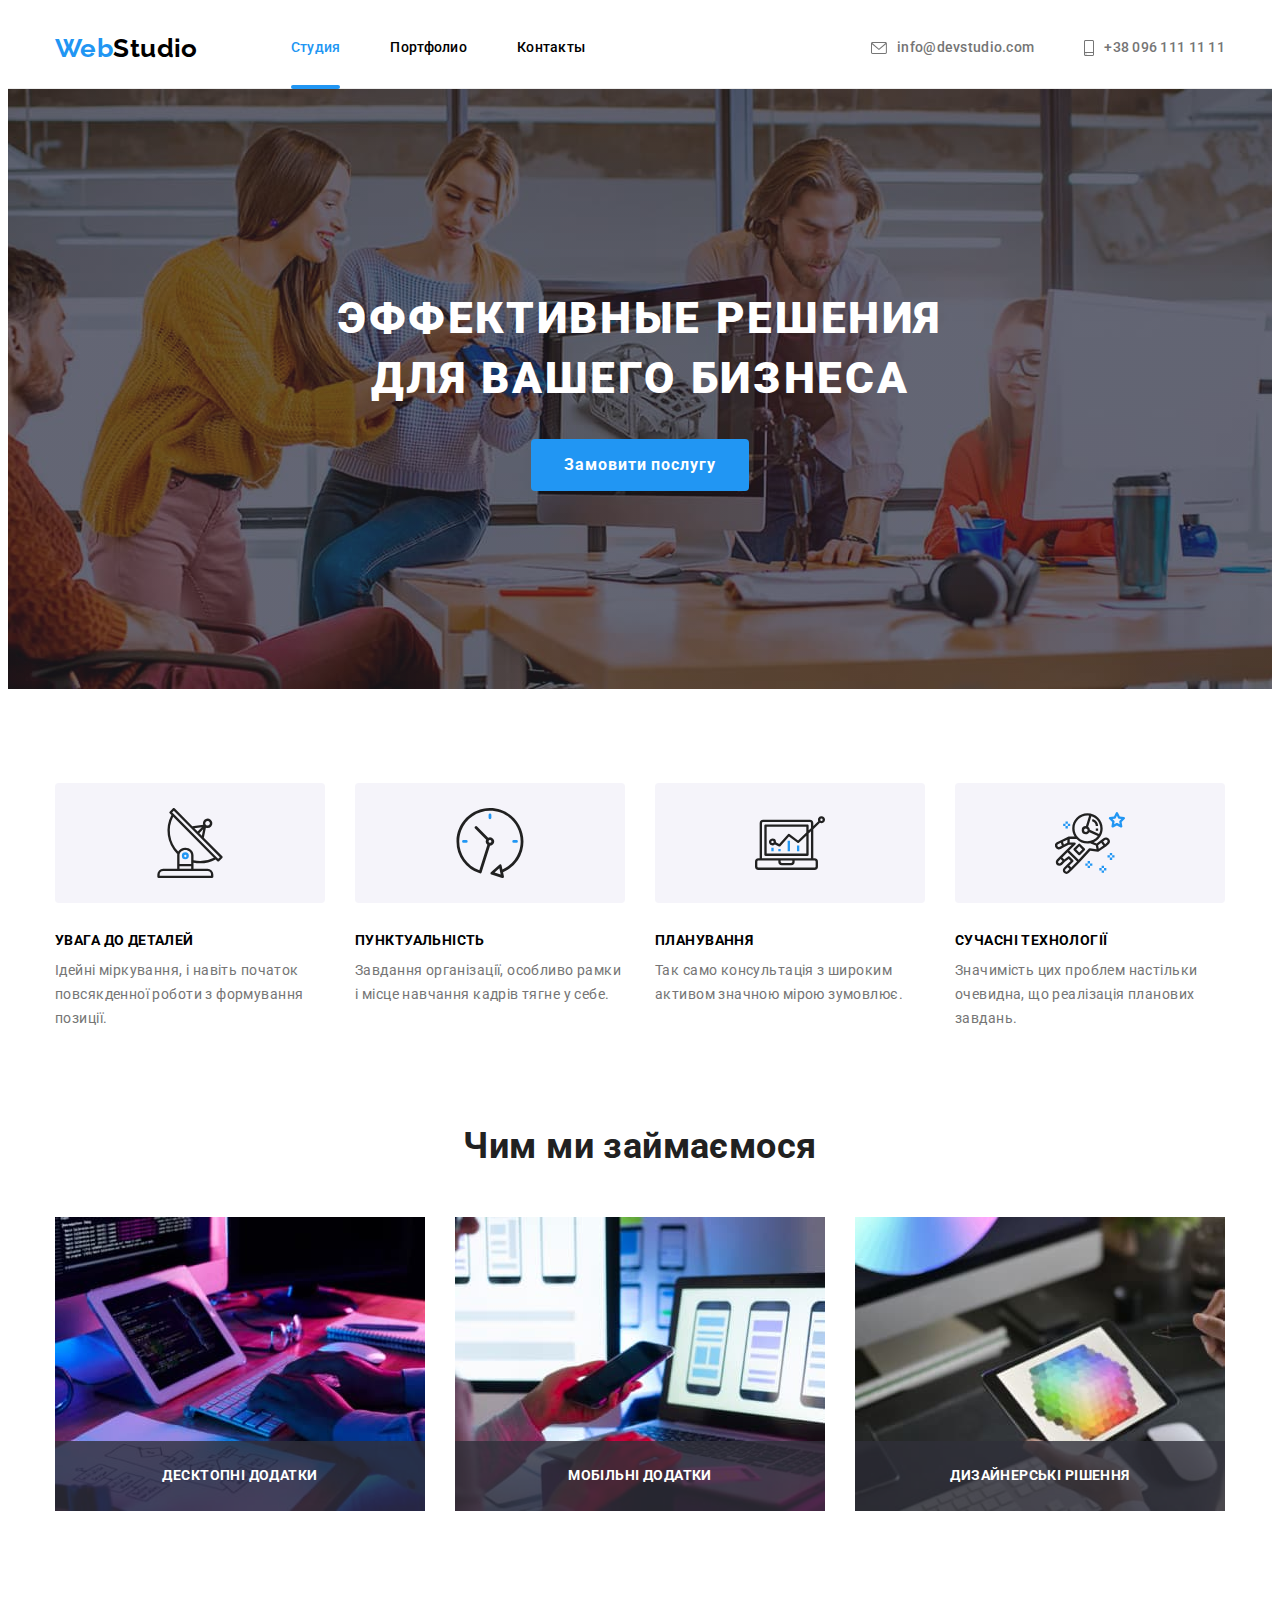
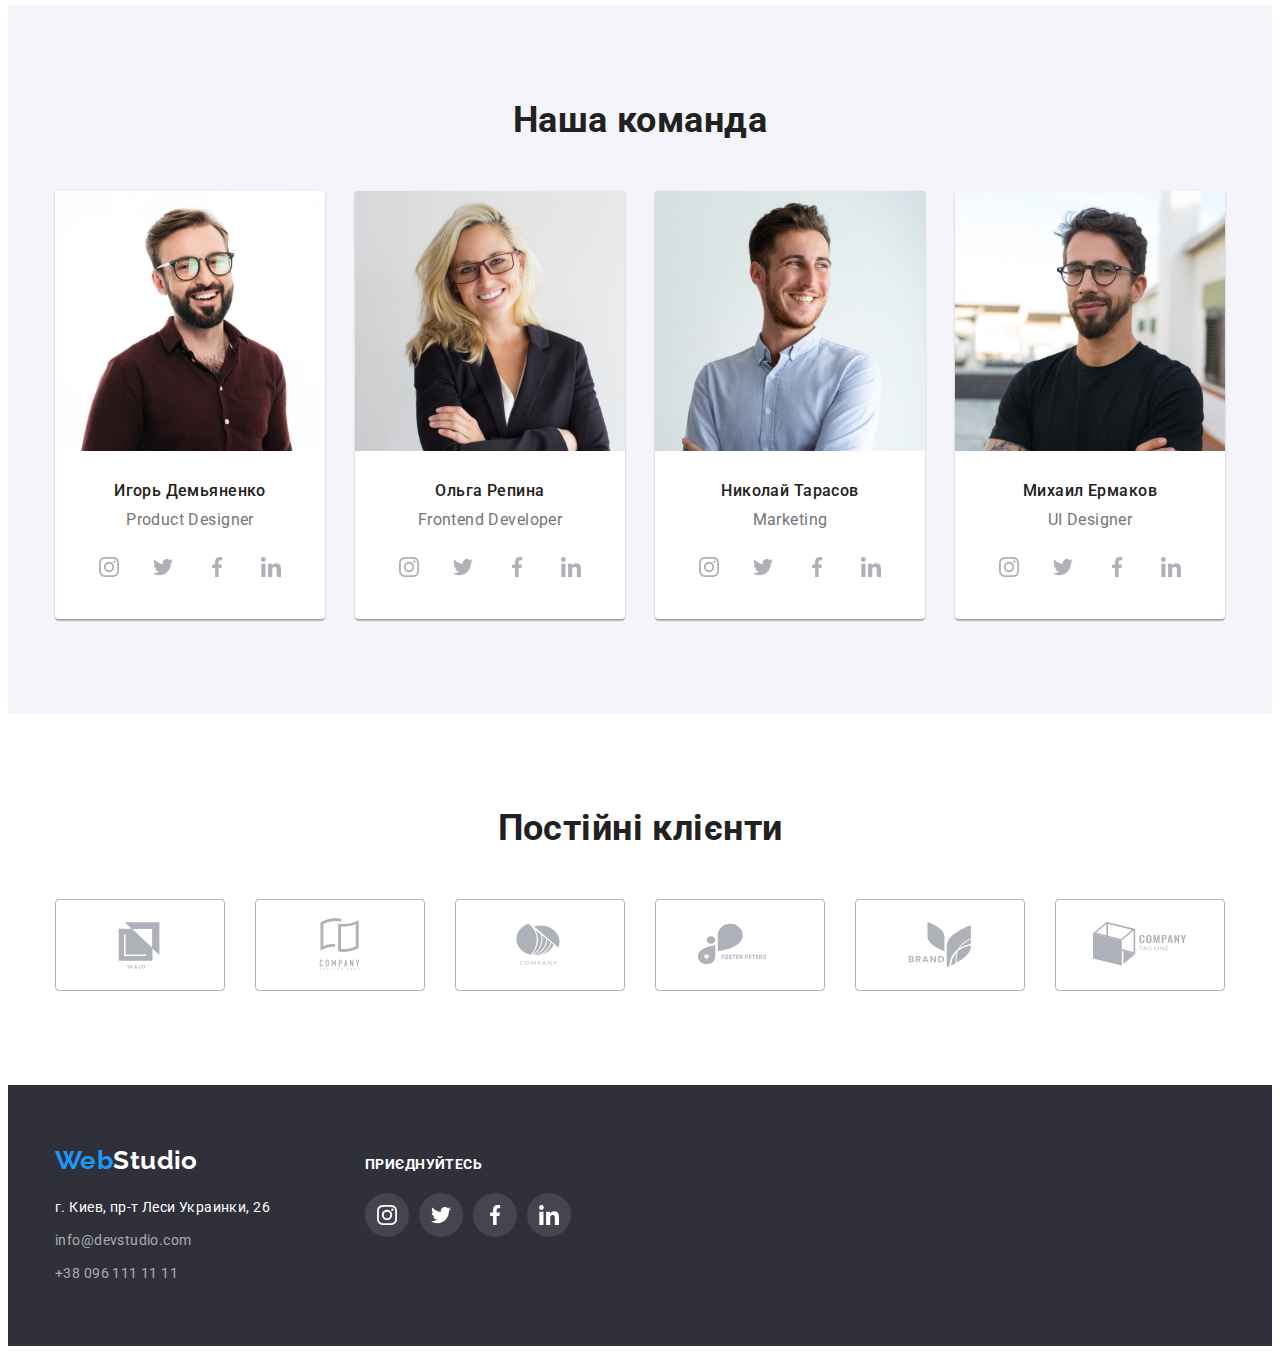
==== index.html @ da602535 "adds hw-5" ====
<!DOCTYPE html>
<html lang="ru">
	<head>
		<meta charset="UTF-8" />
		<meta http-equiv="X-UA-Compatible" content="IE=edge" />
		<meta name="viewport" content="width=device-width, initial-scale=1.0" />

		<link rel="preconnect" href="https://fonts.googleapis.com" />
		<link rel="preconnect" href="https://fonts.gstatic.com" crossorigin />
		<link href="https://fonts.googleapis.com/css2?family=Raleway:wght@700&family=Roboto:wght@400;500;700;900&display=swap" rel="stylesheet" />

		<link
			rel="stylesheet"
			href="https://cdnjs.cloudflare.com/ajax/libs/modern-normalize/1.1.0/modern-normalize.min.css"
			integrity="sha512-wpPYUAdjBVSE4KJnH1VR1HeZfpl1ub8YT/NKx4PuQ5NmX2tKuGu6U/JRp5y+Y8XG2tV+wKQpNHVUX03MfMFn9Q=="
			crossorigin="anonymous"
			referrerpolicy="no-referrer"
		/>

		<link rel="stylesheet" href="./css/styles.css" />

		<title>WebStudio</title>
	</head>

	<body>
		<!--navigation-->
		<header class="line">
			<div class="container main-nav">
				<nav>
					<!-- prettier-ignore -->
					<a href="./index.html" class="main-logo link" rel="noopener noreferrer nofolow">
					<span class="logo">Web</span><span class="logo top">Studio</span>
				</a>

					<ul class="site-nav list">
						<li class="item">
							<a href="./index.html" class="transition current link" target="_self" rel="noopener noreferrer nofolow">Студия</a>
						</li>
						<li class="item">
							<a href="./portfolio.html" class="transition link" target="_self" rel="noopener noreferrer nofolow">Портфолио</a>
						</li>
						<li class="item">
							<a href="" class="transition link" target="_self" rel="noopener noreferrer nofolow">Контакты</a>
						</li>
					</ul>
				</nav>

				<ul class="contact-nav list">
					<li class="item">
						<a href="mailto:info@devstudio.com" class="transition color link">
							<svg class="logo-contact" width="16px" height="12px">
								<use href="./images/icons.svg#envelope"></use>
							</svg>
							info@devstudio.com
						</a>
					</li>
					<li class="item">
						<a href="tel:+380961111111" class="transition color link">
							<svg class="logo-contact" width="10px" height="16px">
								<use href="./images/icons.svg#smartphone"></use>
							</svg>
							+38 096 111 11 11
						</a>
					</li>
				</ul>
			</div>
		</header>

		<main>
			<!--hero-->
			<section class="hero-rect">
				<!-- prettier-ignore -->
				<h1 class="hero-title">
					Эффективные решения<br>для вашего бизнеса
				</h1>
				<button data-modal-open type="button" class="button hero-button">Замовити послугу</button>
			</section>

			<!--features-->
			<section class="section">
				<div class="container">
					<h2 class="hidden">Особливості</h2>
					<ul class="feature-container list">
						<li class="feature icon-antenna item">
							<h3 class="features-title">Увага до деталей</h3>
							<p class="features-text">Ідейні міркування, і навіть початок повсякденної роботи з формування позиції.</p>
						</li>
						<li class="feature icon-clock item">
							<h3 class="features-title">Пунктуальність</h3>
							<p class="features-text">Завдання організації, особливо рамки і місце навчання кадрів тягне у себе.</p>
						</li>
						<li class="feature icon-diagram item">
							<h3 class="features-title">Планування</h3>
							<p class="features-text">Так само консультація з широким активом значною мірою зумовлює.</p>
						</li>
						<li class="feature icon-astronaut item">
							<h3 class="features-title">Сучасні технології</h3>
							<p class="features-text">Значимість цих проблем настільки очевидна, що реалізація планових завдань.</p>
						</li>
					</ul>
				</div>
			</section>

			<!--what_are_we_doing-->
			<section class="section no-padding">
				<div class="container">
					<h2 class="section-title">Чим ми займаємося</h2>
					<ul class="we-doing-container list">
						<li class="item">
							<div class="img-thumb">
								<img src="./images/hands-on-keyboard.jpg" alt="написание программы" width="370" height="294" />
								<p class="item-descr">Десктопні додатки</p>
							</div>
						</li>
						<li class="item">
							<div class="img-thumb">
								<img src="./images/smartphones.jpg" alt="дизайн приложения" width="370" height="294" />
								<p class="item-descr">Мобільні додатки</p>
							</div>
						</li>
						<li class="item">
							<div class="img-thumb">
								<img src="./images/graphic-palette.jpg" alt="подбор цветовой гаммы" width="370" height="294" />
								<p class="item-descr">Дизайнерські рішення</p>
							</div>
						</li>
					</ul>
				</div>
			</section>

			<!--our_team-->
			<section class="section team-bg">
				<div class="container">
					<h2 class="section-title">Наша команда</h2>
					<div class="gallery-container">
						<ul class="team-set team-bg list">
							<li class="team-item">
								<div class="card-thumb">
									<img src="./images/img-1.jpg" alt="Игорь Демьяненко Product Designer" width="270" height="260" />
								</div>
								<div class="team-card-descr">
									<h3 class="card-title">Игорь Демьяненко</h3>
									<p class="card-descr">Product Designer</p>
									<ul class="team-social-link list">
										<li>
											<a class="round-link transition" href="https://www.instagram.com/">
												<svg class="logo-social transition" width="20" height="20">
													<use href="./images/icons.svg#instagram"></use>
												</svg>
											</a>
										</li>
										<li>
											<a class="round-link transition" href="https://twitter.com/">
												<svg class="logo-social transition" width="20" height="20">
													<use href="./images/icons.svg#twitter"></use>
												</svg>
											</a>
										</li>
										<li>
											<a class="round-link transition" href="https://www.facebook.com/">
												<svg class="logo-social transition" width="20" height="20">
													<use href="./images/icons.svg#facebook"></use>
												</svg>
											</a>
										</li>
										<li>
											<a class="round-link transition" href="https://www.linkedin.com/">
												<svg class="logo-social transition" width="20" height="20">
													<use href="./images/icons.svg#linkedin"></use>
												</svg>
											</a>
										</li>
									</ul>
								</div>
							</li>
							<li class="team-item">
								<div class="card-thumb">
									<img src="./images/img-2.jpg" alt="Ольга Репина Frontend Developer" width="270" height="260" />
								</div>
								<div class="team-card-descr">
									<h3 class="card-title">Ольга Репина</h3>
									<p class="card-descr">Frontend Developer</p>
									<ul class="team-social-link list">
										<li>
											<a class="round-link transition background-color" href="https://www.instagram.com/">
												<svg class="logo-social transition fill" width="20" height="20">
													<use href="./images/icons.svg#instagram"></use>
												</svg>
											</a>
										</li>
										<li>
											<a class="round-link transition background-color" href="https://twitter.com/">
												<svg class="logo-social transition fill" width="20" height="20">
													<use href="./images/icons.svg#twitter"></use>
												</svg>
											</a>
										</li>
										<li>
											<a class="round-link transition background-color" href="https://www.facebook.com/">
												<svg class="logo-social transition fill" width="20" height="20">
													<use href="./images/icons.svg#facebook"></use>
												</svg>
											</a>
										</li>
										<li>
											<a class="round-link transition background-color" href="https://www.linkedin.com/">
												<svg class="logo-social transition fill" width="20" height="20">
													<use href="./images/icons.svg#linkedin"></use>
												</svg>
											</a>
										</li>
									</ul>
								</div>
							</li>
							<li class="team-item">
								<div class="card-thumb">
									<img src="./images/img-3.jpg" alt="Николай Тарасов Marketing" width="270" height="260" />
								</div>
								<div class="team-card-descr">
									<h3 class="card-title">Николай Тарасов</h3>
									<p class="card-descr">Marketing</p>
									<ul class="team-social-link list">
										<li>
											<a class="round-link transition background-color" href="https://www.instagram.com/">
												<svg class="logo-social transition fill" width="20" height="20">
													<use href="./images/icons.svg#instagram"></use>
												</svg>
											</a>
										</li>
										<li>
											<a class="round-link transition background-color" href="https://twitter.com/">
												<svg class="logo-social transition fill" width="20" height="20">
													<use href="./images/icons.svg#twitter"></use>
												</svg>
											</a>
										</li>
										<li>
											<a class="round-link transition background-color" href="https://www.facebook.com/">
												<svg class="logo-social transition fill" width="20" height="20">
													<use href="./images/icons.svg#facebook"></use>
												</svg>
											</a>
										</li>
										<li>
											<a class="round-link transition background-color" href="https://www.linkedin.com/">
												<svg class="logo-social transition fill" width="20" height="20">
													<use href="./images/icons.svg#linkedin"></use>
												</svg>
											</a>
										</li>
									</ul>
								</div>
							</li>
							<li class="team-item">
								<div class="card-thumb">
									<img src="./images/img-4.jpg" alt="Михаил Ермаков UI Designer" width="270" height="260" />
								</div>
								<div class="team-card-descr">
									<h3 class="card-title">Михаил Ермаков</h3>
									<p class="card-descr">UI Designer</p>
									<ul class="team-social-link list">
										<li>
											<a class="round-link transition background-color" href="https://www.instagram.com/">
												<svg class="logo-social transition fill" width="20" height="20">
													<use href="./images/icons.svg#instagram"></use>
												</svg>
											</a>
										</li>
										<li>
											<a class="round-link transition background-color" href="https://twitter.com/">
												<svg class="logo-social transition fill" width="20" height="20">
													<use href="./images/icons.svg#twitter"></use>
												</svg>
											</a>
										</li>
										<li>
											<a class="round-link transition background-color" href="https://www.facebook.com/">
												<svg class="logo-social transition fill" width="20" height="20">
													<use href="./images/icons.svg#facebook"></use>
												</svg>
											</a>
										</li>
										<li>
											<a class="round-link transition background-color" href="https://www.linkedin.com/">
												<svg class="logo-social transition fill" width="20" height="20">
													<use href="./images/icons.svg#linkedin"></use>
												</svg>
											</a>
										</li>
									</ul>
								</div>
							</li>
						</ul>
					</div>
				</div>
			</section>

			<!-- our clients -->
			<section class="section">
				<div class="container">
					<h2 class="section-title">Постійні клієнти</h2>
					<ul class="clients-set list">
						<li class="client">
							<a class="client-link transition" href="./index.html">
								<svg class="logo-client">
									<use href="./images/icons.svg#client-1"></use>
								</svg>
							</a>
						</li>
						<li class="client">
							<a class="client-link transition" href="./index.html">
								<svg class="logo-client">
									<use href="./images/icons.svg#client-2"></use>
								</svg>
							</a>
						</li>
						<li class="client">
							<a class="client-link transition" href="./index.html">
								<svg class="logo-client">
									<use href="./images/icons.svg#client-3"></use>
								</svg>
							</a>
						</li>
						<li class="client">
							<a class="client-link transition" href="./index.html">
								<svg class="logo-client">
									<use href="./images/icons.svg#client-4"></use>
								</svg>
							</a>
						</li>
						<li class="client">
							<a class="client-link transition" href="./index.html">
								<svg class="logo-client">
									<use href="./images/icons.svg#client-5"></use>
								</svg>
							</a>
						</li>
						<li class="client">
							<a class="client-link transition" href="./index.html">
								<svg class="logo-client">
									<use href="./images/icons.svg#client-6"></use>
								</svg>
							</a>
						</li>
					</ul>
				</div>
			</section>
		</main>

		<!--footer-->
		<footer class="page-footer">
			<div class="container footer-box">
				<div class="address-block">
					<!-- prettier-ignore -->
					<a href="./index.html" class="bottom-logo link" rel="noopener noreferrer nofolow">
						<span class="logo">Web</span><span class="logo bot">Studio</span>
					</a>
					<address>
						<ul class="list">
							<li class="address-item">
								<a href="" class="transition color link">г. Киев, пр-т Леси Украинки, 26</a>
							</li>
							<li class="address-item">
								<a href="mailto:info@devstudio.com" class="transition color adr link">info@devstudio.com</a>
							</li>
							<li class="address-item">
								<a href="tel:+380961111111" class="transition color adr link">+38 096 111 11 11</a>
							</li>
						</ul>
					</address>
				</div>
				<div class="social-block">
					<p class="social-block-header">Приєднуйтесь</p>
					<ul class="company-social-link list">
						<li>
							<a class="round-link-f transition background-color" href="https://www.instagram.com/">
								<svg class="logo-social" width="20" height="20">
									<use href="./images/icons.svg#instagram"></use>
								</svg>
							</a>
						</li>
						<li>
							<a class="round-link-f transition background-color" href="https://twitter.com/">
								<svg class="logo-social" width="20" height="20">
									<use href="./images/icons.svg#twitter"></use>
								</svg>
							</a>
						</li>
						<li>
							<a class="round-link-f transition background-color" href="https://www.facebook.com/">
								<svg class="logo-social" width="20" height="20">
									<use href="./images/icons.svg#facebook"></use>
								</svg>
							</a>
						</li>
						<li>
							<a class="round-link-f transition background-color" href="https://www.linkedin.com/">
								<svg class="logo-social" width="20" height="20">
									<use href="./images/icons.svg#linkedin"></use>
								</svg>
							</a>
						</li>
					</ul>
				</div>
			</div>
		</footer>

		<!-- modal -->

		<div data-modal class="backdrop is-hidden">
			<div class="modal">
				<p class="modal-descr">
					Lorem ipsum, dolor sit amet consectetur adipisicing elit. Eos ipsum cumque est, eligendi minus distinctio, officiis quae illo voluptatibus itaque libero, eaque aut praesentium similique
					rerum fugit eum. Ipsum vel aut aspernatur aperiam animi voluptatibus ducimus voluptatem aliquam adipisci sapiente provident ea temporibus reiciendis voluptas placeat repudiandae, fuga vitae
					error nisi explicabo non? Nihil natus, porro pariatur nisi ipsum quidem asperiores nam quasi magni, excepturi fugiat tempore quos molestiae voluptatibus blanditiis consectetur totam rem est
					amet! Obcaecati esse earum, omnis dignissimos nihil iure reiciendis laborum est in alias incidunt voluptatibus quis eos totam laboriosam neque nostrum repellat similique perferendis eius.
				</p>
				<button data-modal-close class="close-button">
					<svg class="icon-close" width="18px" height="18px">
						<use href="./images/close.svg#close"></use>
					</svg>
				</button>
			</div>
		</div>

		<!--  -->
		<script src="./js/modal.js"></script>
	</body>
</html>
---- css/styles.css ----
*,
*::before,
*::after {
	box-sizing: border-box;
}

img {
	display: block;
	/* min-width: 100%;
	height: auto; */
}

/* p,
h1,
h2,
h3,
h4,
h5,
h6 {
	margin: 0;
} */

ul,
ol {
	margin: 0;
	padding-left: 0;
}

a {
	color: currentColor;
}

:root {
	/* bc - brand color */
	--bc-blue: #2196f3;
	--bc-black: #000000;
	--bc-light-black: #212121;
	--bc-gray: #757575;
	--bc-white: #ffffff;
	--bc-background: #2f303a;
	--bc-light_backgroung: #f5f4fa;
	--bc-header-line: #ececec;
	--bc-client: #afb1b8;

	--bc-hero-gradient: rgba(47, 48, 58, 0.4);
	--bc-semi-white: rgb(255 255 255 / 0.6);

	--card-set-gap: 30px;

	--card-shadow: 0px 1px 3px rgba(0, 0, 0, 0.12), 0px 1px 1px rgba(0, 0, 0, 0.14), 0px 2px 1px rgba(0, 0, 0, 0.2);

	--timing-function: cubic-bezier(0.4, 0, 0.2, 1);
}

.container {
	width: 1200px;
	margin: 0 auto;
	padding: 0 15px;
	/* outline: 1px dashed teal; */
}

.section {
	/* max-width: 1600px; */
	/* margin: 0 auto; */
	padding: 94px 0;
}

.no-padding {
	padding-top: 0;
}

body {
	color: var(--bc-gray);
	background-color: var(--bc-white);
	font-family: Roboto, sans-serif;
	font-size: 14px;
	letter-spacing: 0.03em;
}

.link {
	text-decoration: none;
}

.transition {
	transition-duration: 250ms;
	transition-timing-function: var(--timing-function);
}

.color {
	transition-property: color;
}

.background-color {
	transition-property: background-color;
}

.fill {
	transition-property: fill;
}

.border-color {
	transition-property: border-color;
}

.list {
	list-style: none;
	margin: 0;
	padding: 0;
}

.site-nav .link.current {
	color: var(--bc-blue);
}

.site-nav .item {
	position: relative;
}

.current::after {
	content: "";
	display: block;
	position: absolute;
	top: calc(100% - 3px);

	width: 100%;
	height: 4px;
	border-radius: 2px;
	background-color: var(--bc-blue);
}

.button {
	display: inline-block;
	border-radius: 4px;
	font-family: inherit;
	cursor: pointer;
	border-width: 1px;
	border-style: solid;
	border-color: transparent;
}

.hidden {
	position: absolute;
	white-space: nowrap;
	width: 1px;
	height: 1px;
	overflow: hidden;
	border: 0;
	padding: 0;
	clip: rect(0 0 0 0);
	clip-path: inset(50%);
	margin: -1px;
}

/* logo customize */
.main-logo {
	/* display: flex; */
	display: inline-block;
	margin: 0;
	padding-top: 25px;
	padding-bottom: 24px;
}

.logo {
	color: var(--bc-blue);
	font-family: "Raleway";
	font-weight: 700;
	font-size: 26px;
	line-height: 1.19;
}
.logo.top {
	color: var(--bc-black);
}
.logo.bot {
	color: var(--bc-white);
}

/* ---------- WebStudio ---------- */

/* navigation */
.site-nav {
	display: flex;
	margin-left: 93px;
}

.contact-nav {
	display: flex;
	margin-left: auto;
}

.contact-nav .item .link {
	display: flex;
	align-items: center;
}

.logo-contact {
	fill: currentColor;
	margin-right: 10px;
}

.site-nav .item + .item {
	margin-left: 50px;
}

/* .site-nav .item:not(:last-child) {
	margin-right: 50px;
} */

.contact-nav .item + .item {
	margin-left: 50px;
}

.site-nav,
.contact-nav {
	font-weight: 500;
	font-size: 14px;
	line-height: 1.14;
	letter-spacing: 0.02em;
}

.site-nav .link {
	display: block;
	padding-top: 32px;
	padding-bottom: 32px;

	color: var(--bc-black);
	transition-property: color;
}

.contact-nav .link {
	display: block;
	padding-top: 32px;
	padding-bottom: 32px;

	color: var(--bc-gray);
	transition-property: color;
}

.link:hover,
.link:focus {
	color: var(--bc-blue);
	/* fill: var(--bc-blue); */
}

nav {
	display: flex;
}

.main-nav {
	display: flex;
	align-items: center;
}
.line {
	max-width: 1600px;
	margin: 0 auto;
	border-bottom: 1px solid var(--bc-header-line);
}

/* hero */
.hero-rect {
	max-width: 1600px;
	max-height: 600px;
	margin: 0 auto;
	padding-top: 200px;
	padding-bottom: 200px;
	text-align: center;

	/* prettier-ignore*/
	background-image: linear-gradient(to right, 
	var(--bc-hero-gradient), 
	var(--bc-hero-gradient)),
	url(../images/hero-background.jpg);
	background-color: var(--bc-background);
	background-repeat: no-repeat;
	background-position: center;
	background-size: cover;
}

.hero-title {
	color: var(--bc-white);
	font-weight: 900;
	font-size: 44px;
	line-height: 1.36;
	letter-spacing: 0.06em;
	text-transform: uppercase;

	margin-top: 0;
	margin-bottom: 30px;
}

.hero-button {
	color: var(--bc-white);
	background-color: var(--bc-blue);
	font-weight: 700;
	font-size: 16px;
	line-height: 1.88;
	text-align: center;
	letter-spacing: 0.06em;

	min-width: 200px;
	min-height: 50px;
	padding: 10px 32px;

	transition-duration: 250ms;
	transition-timing-function: var(--timing-function);
	transition-property: color, background-color;
}

.hero-button:hover,
.hero-button:focus {
	color: var(--bc-blue);
	background-color: var(--bc-white);
	border-color: var(--bc-blue);
}

/* features */
.features-title {
	color: var(--bc-black);
	font-weight: 700;
	font-size: 14px;
	line-height: 1.14;
	text-transform: uppercase;

	margin-top: 0;
	margin-bottom: 10px;
}
.features-text {
	font-size: 14px;
	line-height: 1.71;

	margin: 0;
}

.feature-container {
	display: flex;
}

.feature-container .item + .item {
	margin-left: 30px;
}

.feature-container .item {
	width: 270px;
}

.feature::before {
	content: "";
	display: block;
	height: 120px;
	border-radius: 4px;
	margin-bottom: 30px;
	background-size: 70px 70px;
	background-color: var(--bc-light_backgroung);
	background-repeat: no-repeat;
	background-position: center;
}

.icon-antenna::before {
	background-image: url(../images/antenna.svg);
}

.icon-clock::before {
	background-image: url(../images/clock.svg);
}

.icon-diagram::before {
	background-image: url(../images/diagram.svg);
}

.icon-astronaut::before {
	background-image: url(../images/astronaut.svg);
}

/* what_are_we_doing */
.section-title {
	color: var(--bc-light-black);
	font-weight: 700;
	font-size: 36px;
	line-height: 1.17;
	text-align: center;

	margin-top: 0;
	margin-bottom: 50px;
}

.we-doing-container {
	display: flex;
}

.we-doing-container .item + .item {
	margin-left: 30px;
}

.item-descr {
	position: absolute;
	bottom: 0;
	left: 0;

	display: flex;
	width: 100%;
	height: 70px;
	justify-content: center;
	align-items: center;
	margin: 0;
	font-weight: 700;
	line-height: 1.14;
	text-align: center;
	text-transform: uppercase;

	background-color: rgba(47, 48, 58, 0.8);

	color: #ffffff;
}

.img-thumb {
	position: relative;
}

/* our_team */
.team-bg {
	background-color: var(--bc-light_backgroung);
}

.team .list {
	background-color: var(--bc-white);
}

.team-set {
	display: flex;
	flex-wrap: wrap;
	margin-left: calc(-1 * var(--card-set-gap));
}

.team-item {
	border-bottom-left-radius: 4px;
	border-bottom-right-radius: 4px;
	overflow: hidden;

	box-shadow: var(--card-shadow);
}

.team-set > .team-item {
	flex-basis: calc(100% / 4 - var(--card-set-gap));
	margin-left: var(--card-set-gap);
}

.card-title {
	color: var(--bc-light-black);
	font-weight: 500;
	font-size: 16px;
	line-height: 1.19;
	text-align: center;

	margin-top: 0;
	margin-bottom: 10px;
	padding: 0;
}

.card-descr {
	font-size: 16px;
	line-height: 1.19;
	text-align: center;

	margin-top: 0;
	margin-bottom: 16px;
	padding: 0;
}

.team-card-descr {
	background-color: #fff;
	padding-top: 30px;
	padding-bottom: 30px;
}

.team-social-link {
	display: flex;
	justify-content: center;
	gap: 10px;
}

.round-link {
	display: flex;
	justify-content: center;
	align-items: center;
	color: var(--bc-client);
	width: 44px;
	height: 44px;
	border-radius: 50%;
	background-color: var(--bc-white);
	outline: transparent;
	transition-property: background-color;
}

.round-link:hover,
.round-link:focus {
	background-color: var(--bc-blue);
}

.round-link:hover .logo-social,
.round-link:focus .logo-social {
	fill: var(--bc-white);
}

.logo-social {
	fill: currentColor;
	transition-property: fill;
}

/* our clients */
.clients-set {
	display: flex;
}

.clients-set .client + .client {
	margin-left: 30px;
}

.client {
	width: 170px;
	height: 92px;
}

.client-link {
	display: flex;
	justify-content: center;
	align-items: center;
	width: 100%;
	height: 100%;
	border-radius: 4px;
	border: 1px solid var(--bc-client);
	color: var(--bc-client);

	transition-property: color, border-color;
}

.client-link:hover,
.client-link:focus {
	color: var(--bc-blue);
	border-color: var(--bc-blue);
}

.logo-client {
	fill: currentColor;
	width: 106px;
	height: 60px;
}

/* footer */
.footer-box {
	display: flex;
	align-items: baseline;
}

.page-footer {
	background-color: var(--bc-background);
	padding: 60px 0;
}

.page-footer .link {
	color: var(--bc-white);
	font-style: normal;
}

.adr.link {
	color: var(--bc-semi-white);
}

.address-item .link {
	line-height: 1.71;
	/* transition-property: color;
	transition-duration: 250ms;
	transition-timing-function: var(--timing-function); */
}

.list .address-item + .address-item {
	margin-top: 9px;
}

.bottom-logo {
	display: inline-block;
	margin-bottom: 20px;
}

.page-footer .link:hover,
.page-footer .link:focus {
	color: var(--bc-blue);
}

.social-block {
	margin-left: 95px;
}

.social-block-header {
	font-weight: 700;
	margin-top: 0;
	margin-bottom: 20px;
	padding: 0;
	font-size: 14px;
	line-height: 1.14;
	letter-spacing: 0.03em;
	text-transform: uppercase;
	color: var(--bc-white);
}

.company-social-link {
	display: flex;
	justify-content: center;
	gap: 10px;
}

.round-link-f {
	display: flex;
	justify-content: center;
	align-items: center;
	color: var(--bc-white);
	width: 44px;
	height: 44px;
	border-radius: 50%;
	background: rgba(255, 255, 255, 0.1);
	outline: transparent;
}

.round-link-f:hover,
.round-link-f:focus {
	background-color: var(--bc-blue);
}

/* ---------- Portfolio ---------- */

/* filter */
.buttons-block {
	display: flex;
	justify-content: center;

	margin-bottom: 50px;
	/* outline: 1px solid teal; */
}

.buttons-block .item + .item {
	margin-left: 8px;
}

/* .buttons-block .item:not(:last-child) {
	margin-right: 8px;
} */

.filter-button {
	color: var(--bc-light-black);
	background-color: var(--bc-light_backgroung);
	font-weight: 500;
	font-size: 16px;
	line-height: 1.625;
	text-align: center;
	letter-spacing: 0.03em;

	padding: 6px 22px;
	min-width: 73px;
	min-height: 38px;

	transition-duration: 250ms;
	transition-timing-function: var(--timing-function);
	transition-property: color, background-color, box-shadow;
}

/* пока смена фона чеpеp hover */
.filter-button:hover,
.filter-button:focus {
	color: var(--bc-white);
	background-color: var(--bc-blue);
	/* prettier-ignore*/
	box-shadow: 0px 3px 1px rgba(0, 0, 0, 0.1), 
				0px 1px 2px rgba(0, 0, 0, 0.08), 
				0px 2px 2px rgba(0, 0, 0, 0.12);
	outline: transparent;
}

/* result */
.result-link {
	display: block;

	transition-duration: 250ms;
	transition-timing-function: var(--timing-function);
	transition-property: box-shadow;
}

.result-link:hover,
.result-link:focus {
	outline: transparent;

	/* prettier-ignore*/
	box-shadow: 0px 1px 1px rgba(0, 0, 0, 0.12), 
				0px 4px 4px rgba(0, 0, 0, 0.06), 
				1px 4px 6px rgba(0, 0, 0, 0.16);
}

.card-thumb {
	position: relative;
	overflow: hidden;
}

.pop-up-descr {
	position: absolute;
	overflow: auto;
	top: 0;
	left: 0;
	display: block;
	width: 100%;
	height: 100%;

	transform: translateY(100%);

	transition-duration: 250ms;
	transition-timing-function: var(--timing-function);
	transition-property: transform;
}

.text-thumb {
	position: absolute;
	top: 0;
	left: 0;
	display: block;
	width: 100%;
	margin: 0;
	padding: 63px 24px;
	font-size: 18px;
	line-height: 1.56;
	color: #ffffff;
	background: rgba(33, 150, 243, 0.9);
}

.result-link:hover .pop-up-descr,
.result-link:focus .pop-up-descr {
	transform: translateY(0);
}

.result-title {
	color: var(--bc-light-black);
	font-weight: 700;
	font-size: 18px;
	line-height: 2;
	letter-spacing: 0.06em;

	margin-top: 0;
	margin-bottom: 0;
}

.result-text {
	color: var(--bc-gray);
	font-size: 16px;
	line-height: 1.88;

	margin-top: 4px;
	margin-bottom: 0;
}

.gallery-container {
	margin-left: auto;
	margin-right: auto;
}

.card-set {
	display: flex;
	flex-wrap: wrap;
	margin: 0;
	padding: 0;

	margin-top: calc(-1 * var(--card-set-gap));
	margin-left: calc(-1 * var(--card-set-gap));
}

.card-set > .result-card {
	flex-basis: calc(100% / 3 - var(--card-set-gap));
	max-width: calc(100% / 3 - var(--card-set-gap));
	margin-left: var(--card-set-gap);
	margin-top: var(--card-set-gap);
}

.result-descr {
	border-left: 1px solid #eeeeee;
	border-right: 1px solid #eeeeee;
	border-bottom: 1px solid #eeeeee;

	padding-left: 24px;
	padding-right: 24px;
	padding-top: 20px;
	padding-bottom: 20px;
}

.backdrop {
	position: fixed;
	top: 0;
	left: 0;
	width: 100%;
	height: 100%;
	background-color: rgba(0, 0, 0, 0.2);

	transition-duration: 250ms;
	transition-timing-function: var(--timing-function);
	transition-property: opacity;

	opacity: 1;
	/* pointer-events: none; */
}

.backdrop.is-hidden {
	/* opacity: 0.5; */
	opacity: 0;
	pointer-events: none;
}

.backdrop.is-hidden .modal {
	transform: translate(-50%, -50%) scale(1.5);
}

.modal {
	position: absolute;
	width: 528px;
	height: 581px;

	top: 50%;
	left: 50%;

	border-radius: 4px;
	background-color: #ffffff;

	display: flex;
	justify-content: center;
	align-items: flex-start;

	transform: translate(-50%, -50%) scale(1);

	transition-duration: 250ms;
	transition-timing-function: var(--timing-function);
	transition-property: transform;
}

.close-button {
	position: absolute;
	top: 8px;
	right: 8px;
	display: flex;
	justify-content: center;
	align-items: center;

	width: 30px;
	height: 30px;
	margin: 0;
	padding: 0;
	border-radius: 50%;
	background-color: #ffffff;
	border: 1px solid rgba(0, 0, 0, 0.1);
	cursor: pointer;

	transition-duration: 250ms;
	transition-timing-function: var(--timing-function);
	transition-property: color;
}

.icon-close {
	fill: currentColor;
}

.close-button:hover,
.close-button:focus {
	color: var(--bc-blue);
}

.modal-descr {
	display: block;
	margin: 0;
	padding: 50px 50px;

	font-size: 18px;
	line-height: 1.56;
	color: #000000;
}
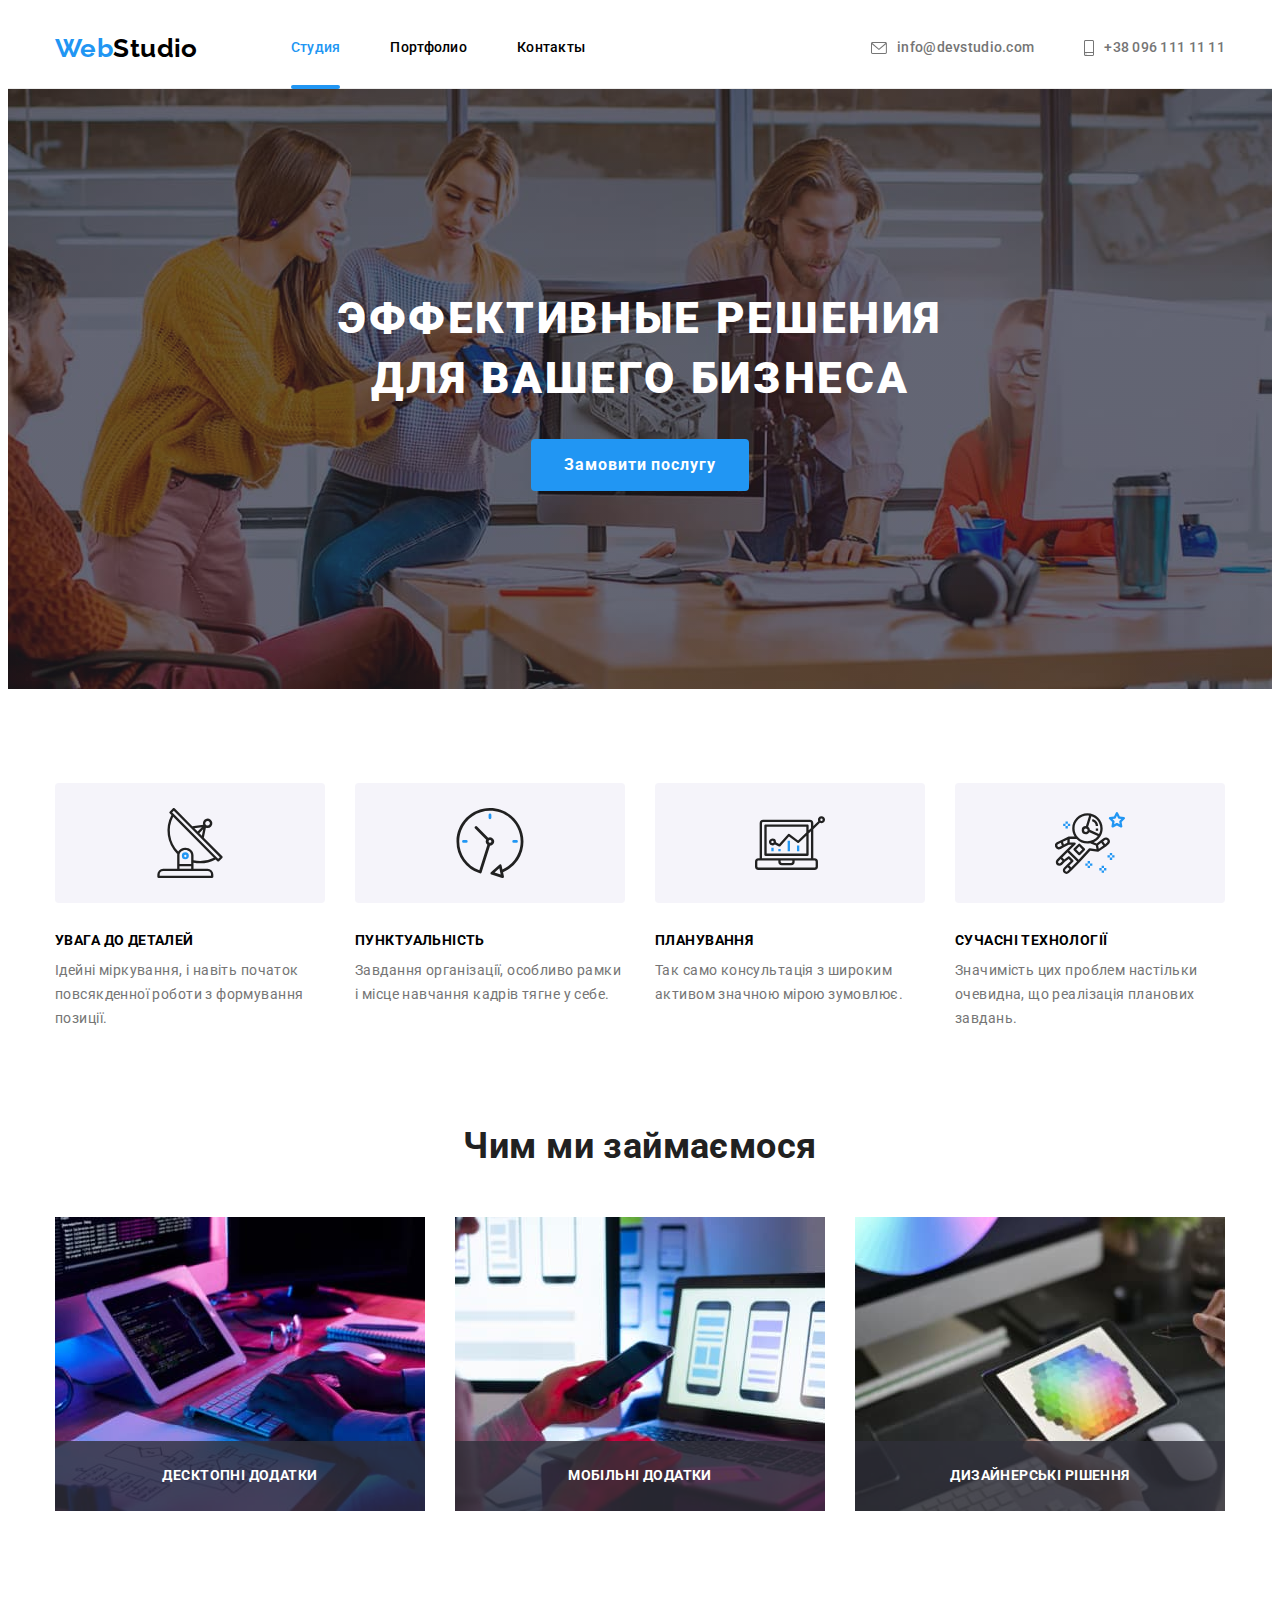
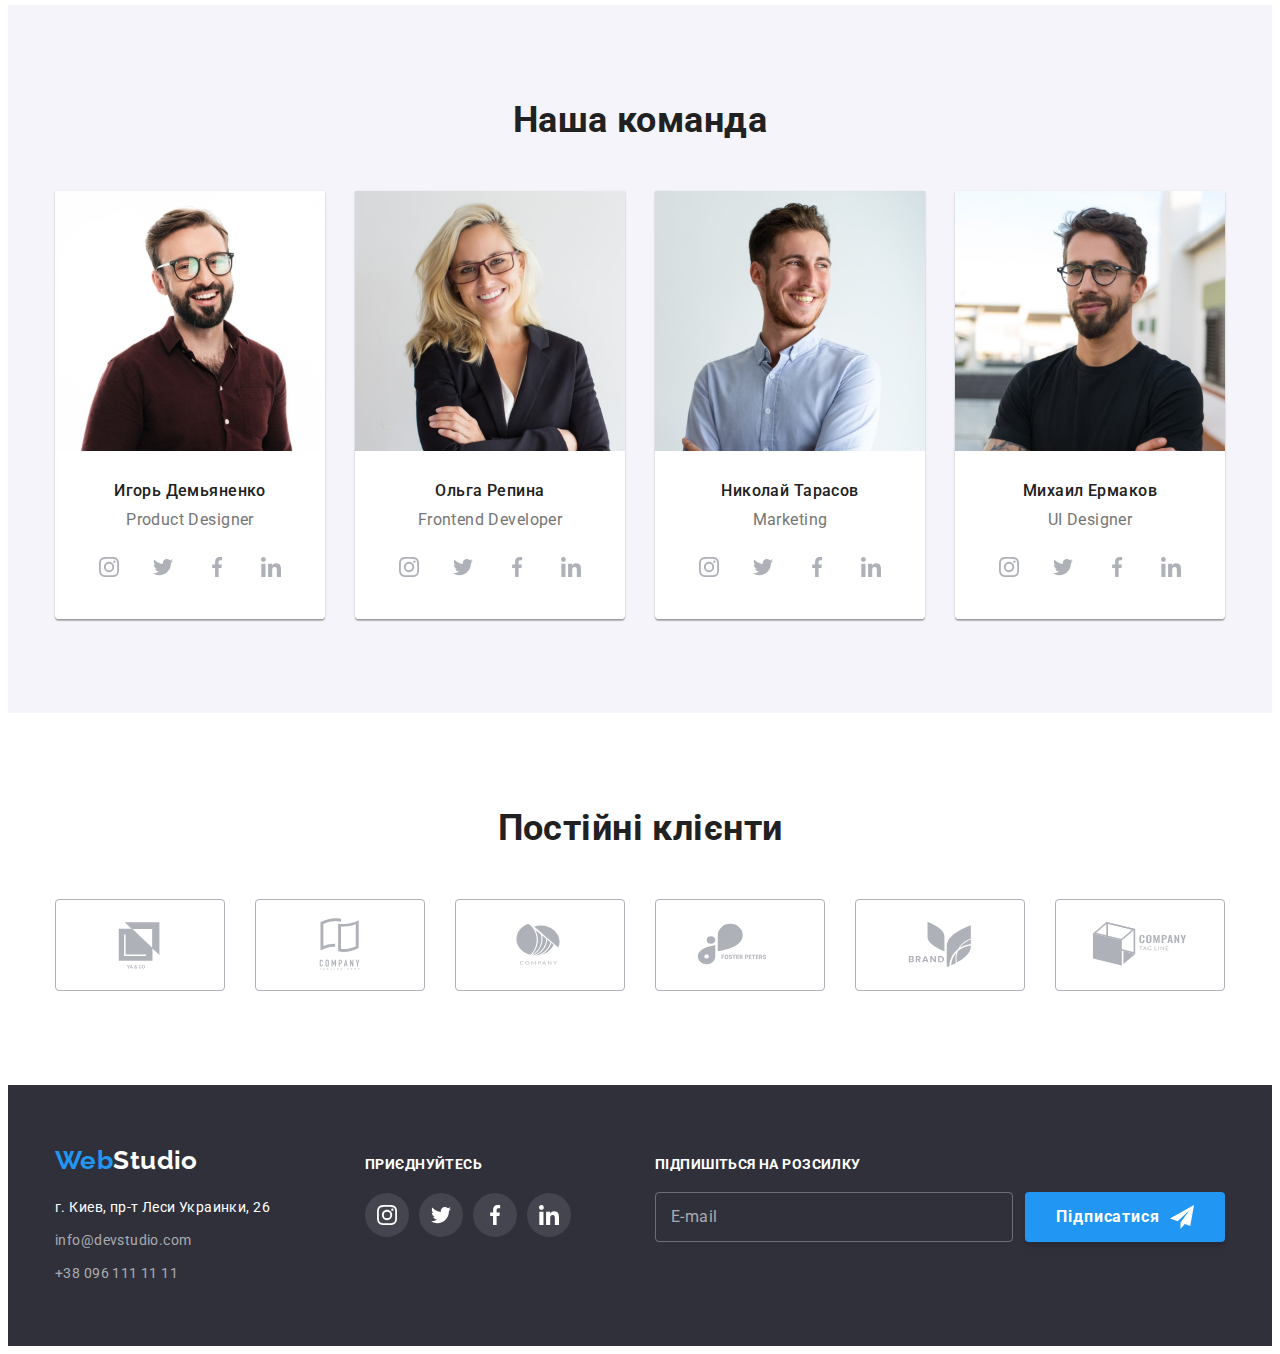
==== commit 9623983a: "adds subscribe field" ====
--- a/index.html
+++ b/index.html
@@ -402,6 +402,18 @@
 						</li>
 					</ul>
 				</div>
+
+				<!-- subscribe -->
+				<div class="sub-box">
+					<p class="sub-text">Підпишіться на розсилку</p>
+					<form class="sub-form js-speaker-form">
+						<div class="sub-field">
+							<input class="sub-input" type="text" name="user-name" id="user-name" placeholder=" " />
+							<label class="sub-label" for="user-name">E-mail</label>
+						</div>
+						<button class="button sub-button" type="submit">Підписатися</button>
+					</form>
+				</div>
 			</div>
 		</footer>
 
@@ -425,5 +437,15 @@
 
 		<!--  -->
 		<script src="./js/modal.js"></script>
+
+		<script>
+			(() => {
+				document.querySelector(".js-speaker-form").addEventListener("submit", e => {
+					e.preventDefault();
+
+					new FormData(e.currentTarget).forEach((value, name) => console.log(`${name}: ${value}`));
+				});
+			})();
+		</script>
 	</body>
 </html>
--- a/css/styles.css
+++ b/css/styles.css
@@ -624,6 +624,98 @@
 	background-color: var(--bc-blue);
 }
 
+/* subscribe */
+
+.sub-box {
+	margin-right: 0;
+	margin-left: auto;
+	padding: 0;
+}
+
+.sub-text {
+	display: inline-block;
+	margin-top: 0;
+	margin-bottom: 20px;
+	padding: 0;
+	font-weight: 700;
+	line-height: 1.15;
+
+	text-transform: uppercase;
+	color: var(--bc-white);
+}
+
+.sub-form {
+	display: flex;
+	gap: 12px;
+}
+
+.sub-field {
+	position: relative;
+}
+
+.sub-input {
+	width: 358px;
+	height: 50px;
+	margin: 0;
+	padding-left: 16px;
+	padding-right: 0;
+	color: var(--bc-white);
+
+	border-radius: 4px;
+	border: 1px solid rgba(255, 255, 255, 0.3);
+	background-color: transparent;
+}
+
+.sub-label {
+	position: absolute;
+	left: 16px;
+	top: 50%;
+	transform: translateY(-50%);
+
+	font-size: 16px;
+	line-height: 1.25;
+	color: var(--bc-semi-white);
+	transition: transform 1000ms var(--timing-function);
+}
+
+.sub-input:focus {
+	border: 1px solid var(--bc-blue);
+	outline: none;
+}
+
+.sub-input:focus + .sub-label,
+.sub-input:not(:placeholder-shown) + .sub-label {
+	transform: translateY(-50%) translateX(279px);
+}
+
+.sub-button {
+	display: flex;
+	justify-content: center;
+	align-items: center;
+	gap: 10px;
+
+	font-weight: 700;
+	font-size: 16px;
+	line-height: 1.88;
+	letter-spacing: 0.06em;
+	color: var(--bc-white);
+
+	width: 200px;
+	height: 50px;
+	margin: 0;
+	padding: 0;
+	background-color: var(--bc-blue);
+	box-shadow: 0px 4px 4px rgba(0, 0, 0, 0.15);
+}
+
+.sub-button::after {
+	content: "";
+	width: 24px;
+	height: 24px;
+	background-image: url(../images/send.svg);
+	background-size: contain;
+}
+
 /* ---------- Portfolio ---------- */
 
 /* filter */
